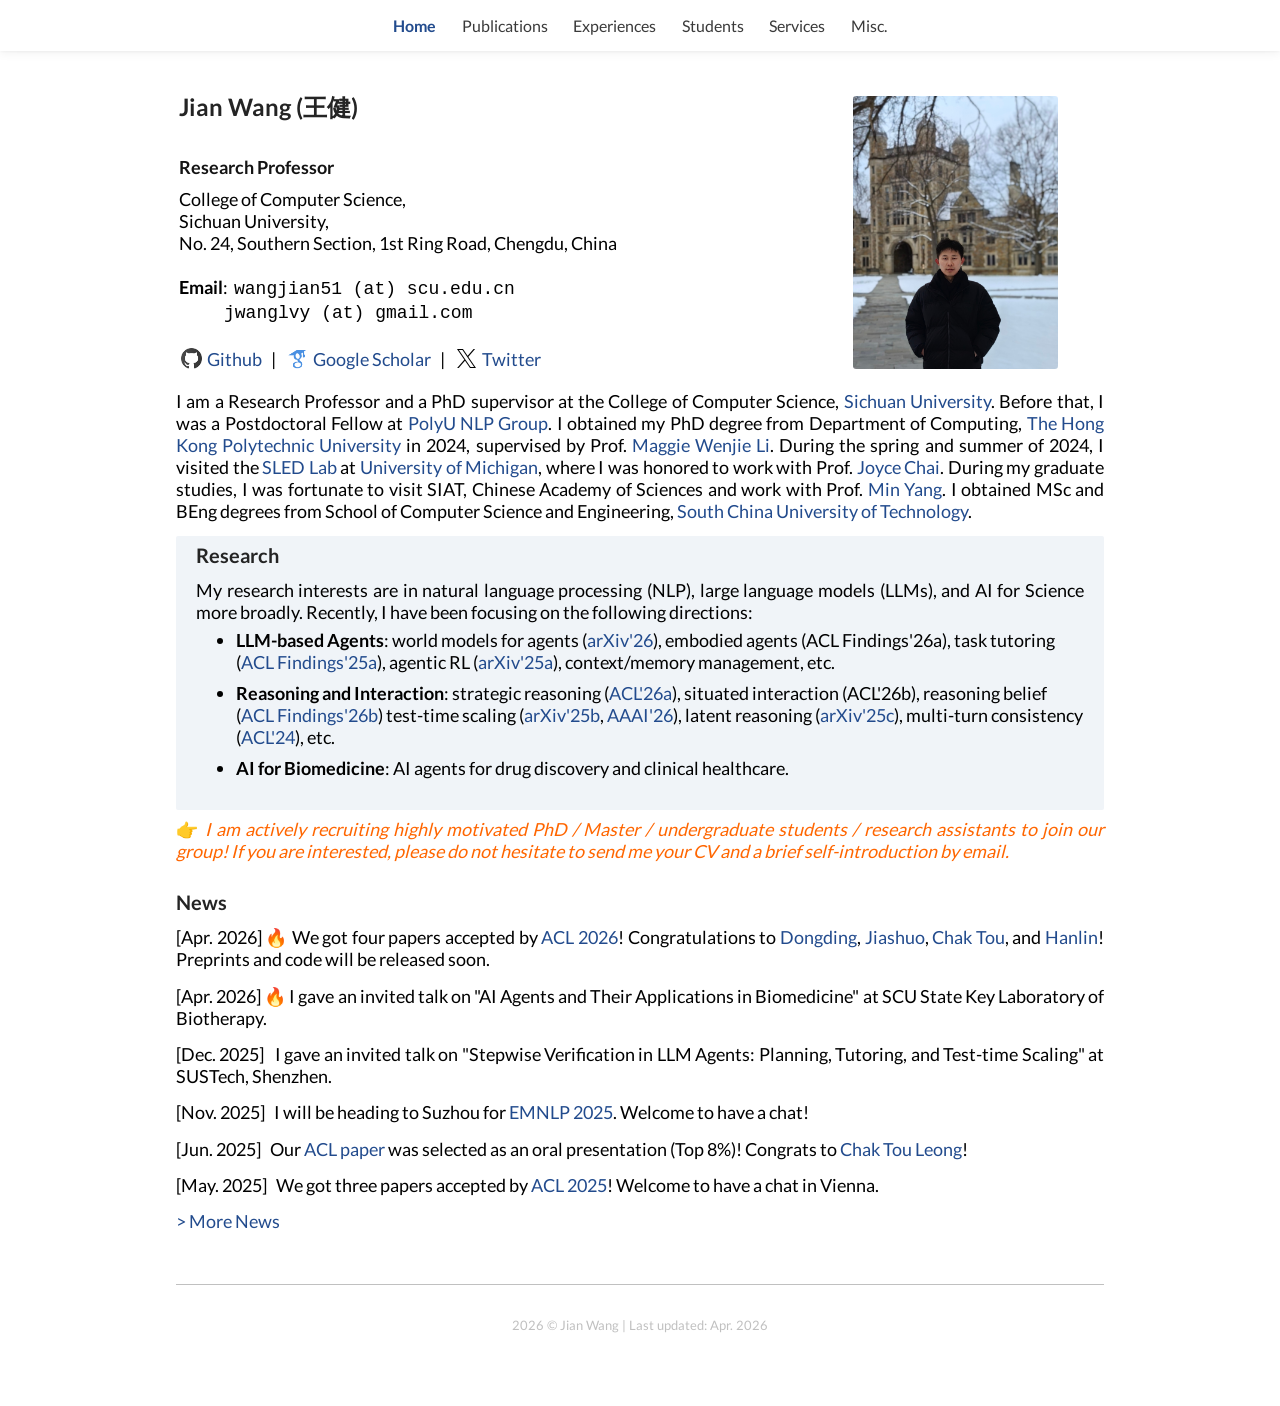
==== index.html @ 6b1ca22b "update" ====
<!DOCTYPE html PUBLIC "-//W3C//DTD XHTML 1.1//EN"
  "http://www.w3.org/TR/xhtml11/DTD/xhtml11.dtd">
<html xmlns="http://www.w3.org/1999/xhtml" xml:lang="en">
<head>
<link rel="shortcut icon" href="img/homepage.jpg">
<meta http-equiv="Content-Type" content="text/html;charset=utf-8" />
<meta name="keywords" content="Jian Wang, wang jian, iwangjian"> 
<meta name="description" content="Jian Wang's Homepage">
<link rel="stylesheet" href="jemdoc.css" type="text/css">
<title>Jian Wang's Homepage</title>

</head>
<body>
<nav id="top-nav" role="navigation" aria-label="Primary">
	<div class="top-nav-inner">
		<a href="#home" class="nav-current" aria-current="page">Home</a>
		<a href="publications.html">Publications</a>
		<a href="experiences.html">Experiences</a>
		<a href="students.html">Students</a>
		<a href="services.html">Services</a>
		<a href="misc.html">Misc.</a>
	</div>
</nav>
<div id="layout-content">
<table id="home">
	<tbody>
		<tr>
			<td width="670">
				<div id="toptitle">					
					<h1> Jian Wang (王健) </h1> 
				</div>

				<h3>Research Professor</h3>
				<p>
					College of Computer Science, <br>
					Sichuan University, <br>
					No. 24, Southern Section, 1st Ring Road, Chengdu, China <br>
					<br>
					<b>Email</b>: &nbsp<tt>wangjian51 (at) scu.edu.cn</tt> &nbsp<br>
					&nbsp &nbsp &nbsp &nbsp &nbsp &nbsp &nbsp &nbsp<tt>jwanglvy (at) gmail.com</tt> <br>
					<br>
					
					<a href="https://github.com/iwangjian"><img src="img/github-96.png" height="25px" style="margin-bottom:-5px"> Github</a> &nbsp | &nbsp
					<a href="https://scholar.google.com/citations?user=HUtas_0gHGIC&hl=en"><img src="img/google-scholar-96.png" height="25px" style="margin-bottom:-5px"> Google Scholar</a> &nbsp | &nbsp
					<a href="https://twitter.com/jwanglvy"><img src="img/twitter-100.png" height="25px" style="margin-bottom:-5px"> Twitter</a>
				
				</p>
			
			</td>
			<td>
				<img src="img/jwang.jpg" id="potrait" width="205"><br>
			</td>
		</tr><tr>
	</tr></tbody>
</table>


<p style="text-align:justify";>
	I am a Research Professor and a PhD supervisor at the College of Computer Science, <a href="https://www.scu.edu.cn/" target="_blank">Sichuan University</a>. Before that, I was a Postdoctoral Fellow at <a href="https://polyunlp.github.io/" target="_blank">PolyU NLP Group</a>. I obtained my PhD degree from Department of Computing, <a href="https://www.polyu.edu.hk/" target="_blank">The Hong Kong Polytechnic University</a> in 2024, 
	supervised by Prof. <a href="http://www4.comp.polyu.edu.hk/~cswjli/" target="_blank"> Maggie Wenjie Li</a>.
	During the spring and summer of 2024, I visited the <a href="https://sled.eecs.umich.edu/" target="_blank">SLED Lab</a> at <a href="https://umich.edu/" target="_blank">University of Michigan</a>,
	where I was honored to work with Prof. <a href="https://web.eecs.umich.edu/~chaijy/" target="_blank">Joyce Chai</a>.
	During my graduate studies, I was fortunate to visit SIAT, Chinese Academy of Sciences and work with Prof. <a href="https://minyang.me/" target="_blank">Min Yang</a>.
	I obtained MSc and BEng degrees from School of Computer Science and Engineering, 
	<a href="https://www.scut.edu.cn/new/" target="_blank">South China University of Technology</a>.
</p>


<section class="research-section" id="research">
<h2>Research</h2>
<p style="text-align:justify";>
	My research interests are in natural language processing (NLP), large language models (LLMs), and AI for Science more broadly. Recently, I have been focusing on the following directions:
	<ul>
		<li>
			<b>LLM-based Agents</b>: world models for agents (<a href="https://arxiv.org/abs/2601.08955" target="_blank">arXiv'26</a>), embodied agents (ACL Findings'26a), task tutoring (<a href="https://arxiv.org/abs/2502.13311" target="_blank">ACL Findings'25a</a>), agentic RL (<a href="https://arxiv.org/abs/2505.20732" target="_blank">arXiv'25a</a>), context/memory management, etc.
		</li>
		<li>
			<b>Reasoning and Interaction</b>: strategic reasoning (<a href="https://arxiv.org/abs/2604.13592" target="_blank">ACL'26a</a>), situated interaction (ACL'26b), reasoning belief (<a href="https://arxiv.org/abs/2601.13752" target="_blank">ACL Findings'26b</a>)
			test-time scaling (<a href="https://arxiv.org/abs/2505.20522" target="_blank">arXiv'25b</a>, <a href="https://arxiv.org/abs/2506.22376" target="_blank">AAAI'26</a>), latent reasoning (<a href="https://arxiv.org/abs/2505.16782" target="_blank">arXiv'25c</a>), multi-turn consistency (<a href="https://aclanthology.org/2024.acl-long.219/" target="_blank">ACL'24</a>), etc.
		</li>
		<li> 
			<b>AI for Biomedicine</b>: AI agents for drug discovery and clinical healthcare.
		</li>
	</ul>
</p>
</section>
<p style="text-align:justify; color: rgb(255, 102, 0);";>
	👉 <i> I am actively recruiting highly motivated PhD / Master / undergraduate students / research assistants to join our group! If you are interested, please do not hesitate to send me your CV and a brief self-introduction by email.</i>
</p>


<h2 id="news"> News </h2>
<div class="news-section">
	<p style="text-align:justify">
		[Apr. 2026] 🔥 We got four papers accepted by <a href="https://2026.aclweb.org/" target="_blank">ACL 2026</a>! Congratulations to <a href="https://lindongding.com/" target="_blank">Dongding</a>, <a href="https://wangjs9.github.io/" target="_blank">Jiashuo</a>, <a href="https://cooperleong00.github.io/" target="_blank">Chak Tou</a>, and <a href="https://wanghanlinhenry.github.io/" target="_blank">Hanlin</a>! Preprints and code will be released soon.
	</p>
	<p style="text-align:justify">
		[Apr. 2026] 🔥 I gave an invited talk on "AI Agents and Their Applications in Biomedicine" at SCU State Key Laboratory of Biotherapy.
	</p>
	<!-- <p style="text-align:justify">
		[Mar. 2026] 🔥 I have joined Sichuan University (SCU) as a Research Professor.
	</p> -->
	<p style="text-align:justify">
		[Dec. 2025] &nbsp I gave an invited talk on "Stepwise Verification in LLM Agents: Planning, Tutoring, and Test-time Scaling" at SUSTech, Shenzhen.
	</p>
	<p style="text-align:justify">
		[Nov. 2025] &nbsp I will be heading to Suzhou for <a href="https://2025.emnlp.org/" target="_blank">EMNLP 2025</a>. Welcome to have a chat!
	</p>
	<p style="text-align:justify">
		[Jun. 2025] &nbsp Our <a href="https://arxiv.org/abs/2502.13946" target="_blank">ACL paper</a> was selected as an oral presentation (Top 8%)! Congrats to <a href="https://cooperleong00.github.io/" target="_blank">Chak Tou Leong</a>!
	</p>
	<p style="text-align:justify">
		[May. 2025] &nbsp We got three papers accepted by <a href="https://2025.aclweb.org/" target="_blank">ACL 2025</a>! Welcome to have a chat in Vienna.
	</p>
	<div id="news-more" class="news-more is-collapsed" aria-hidden="true">
	<p style="text-align:justify">
		[Feb. 2025] &nbsp I was thrilled to be awarded the PolyU Postdoc Matching Fund!
	</p>

	<p style="text-align:justify";>
		[Nov. 2024] &nbsp I started to work as a Postdoc at <a href="https://polyunlp.github.io/" target="_blank">PolyU NLP Group</a>.
	</p>
	<p style="text-align:justify";>
		[Sep. 2024] &nbsp I defended my PhD thesis. Huge thanks to my supervisor and committee members!
	</p>
	<p style="text-align:justify";>
		[May 2024] &nbsp I got one paper accepted by <a href="https://2024.aclweb.org/" target="_blank">ACL 2024</a>! Welcome to have a chat in Bangkok.
	</p>
	<p style="text-align:justify";>
		[Dec. 2023] &nbsp I will be visiting the <a href="https://sled.eecs.umich.edu/" target="_blank">SLED Lab</a> at <a href="https://umich.edu/" target="_blank">University of Michigan</a>, starting from Feb. 2024. This is so exciting!
	</p>
	<p style="text-align:justify";>
		[Oct. 2023] &nbsp I got two papers accepted by <a href="https://2023.emnlp.org/" target="_blank">EMNLP 2023</a>! I will be heading to Singpore in December.
	</p>
	<p style="text-align:justify";>
		[Jul. 2023] &nbsp I will be heading to Toronto for <a href="https://2023.aclweb.org/" target="_blank">ACL 2023</a>. This is the first time to attend an in-person academic conference during my PhD journey, and the first time to visit abroad during my life!
	</p>
	<p style="text-align:justify";>
		[Apr. 2023] &nbsp I passed the confirmation of registration at PolyU. Officially became a PhD candidate!
	</p>
	</div>
	<p class="news-toggle-wrap">
		<button type="button" class="news-toggle" id="news-toggle-btn" aria-expanded="false" aria-controls="news-more">> More News</button>
	</p>
</div>


<div id="footer">
	<div id="footer-text"></div>
        <p><center>
      	<div id="clustrmaps-widget" style="width:40%">
			<script type='text/javascript' id='clustrmaps' src='//cdn.clustrmaps.com/map_v2.js?cl=080808&w=a&t=m&d=wqRaVUI2MAtD2jUaE9nacGIJuhOtnMyYPFP9kaKVCrs&co=ffffff&cmo=3acc3a&cmn=ff5353&ct=808080'></script>
        </div>
	<p>
		<center>
        <br> 2026 &copy; Jian Wang | Last updated: Apr. 2026
		</center>
	</p>		
</div>
</div>

<script>
(function () {
	var more = document.getElementById('news-more');
	var btn = document.getElementById('news-toggle-btn');
	if (!more || !btn) return;
	btn.addEventListener('click', function () {
		more.classList.toggle('is-collapsed');
		var collapsed = more.classList.contains('is-collapsed');
		btn.setAttribute('aria-expanded', collapsed ? 'false' : 'true');
		more.setAttribute('aria-hidden', collapsed ? 'true' : 'false');
		btn.textContent = collapsed ? '> More News' : '< Latest News';
	});
})();
</script>

</body>
</html>
---- jemdoc.css ----
/* Default css file for jemdoc. */

/* latin-ext */
@font-face {
	font-family: 'Lato';
	font-style: normal;
	font-weight: 100;
	src: url(fonts/lato/S6u8w4BMUTPHh30AUi-qNiXg7eU0.woff2) format('woff2');
	unicode-range: U+0100-024F, U+0259, U+1E00-1EFF, U+2020, U+20A0-20AB, U+20AD-20CF, U+2113, U+2C60-2C7F, U+A720-A7FF;
}
/* latin */
@font-face {
	font-family: 'Lato';
	font-style: normal;
	font-weight: 100;
	src: url(fonts/lato/S6u8w4BMUTPHh30AXC-qNiXg7Q.woff2) format('woff2');
	unicode-range: U+0000-00FF, U+0131, U+0152-0153, U+02BB-02BC, U+02C6, U+02DA, U+02DC, U+2000-206F, U+2074, U+20AC, U+2122, U+2191, U+2193, U+2212, U+2215, U+FEFF, U+FFFD;
}
/* latin-ext */
@font-face {
	font-family: 'Lato';
	font-style: normal;
	font-weight: 300;
	src: url(fonts/lato/S6u9w4BMUTPHh7USSwaPGQ3q5d0N7w.woff2) format('woff2');
	unicode-range: U+0100-024F, U+0259, U+1E00-1EFF, U+2020, U+20A0-20AB, U+20AD-20CF, U+2113, U+2C60-2C7F, U+A720-A7FF;
}
/* latin */
@font-face {
	font-family: 'Lato';
	font-style: normal;
	font-weight: 300;
	src: url(fonts/lato/S6u9w4BMUTPHh7USSwiPGQ3q5d0.woff2) format('woff2');
	unicode-range: U+0000-00FF, U+0131, U+0152-0153, U+02BB-02BC, U+02C6, U+02DA, U+02DC, U+2000-206F, U+2074, U+20AC, U+2122, U+2191, U+2193, U+2212, U+2215, U+FEFF, U+FFFD;
}
/* latin-ext */
@font-face {
	font-family: 'Lato';
	font-style: normal;
	font-weight: 400;
	src: url(fonts/lato/S6uyw4BMUTPHjxAwXiWtFCfQ7A.woff2) format('woff2');
	unicode-range: U+0100-024F, U+0259, U+1E00-1EFF, U+2020, U+20A0-20AB, U+20AD-20CF, U+2113, U+2C60-2C7F, U+A720-A7FF;
}
/* latin */
@font-face {
	font-family: 'Lato';
	font-style: normal;
	font-weight: 400;
	src: url(fonts/lato/S6uyw4BMUTPHjx4wXiWtFCc.woff2) format('woff2');
	unicode-range: U+0000-00FF, U+0131, U+0152-0153, U+02BB-02BC, U+02C6, U+02DA, U+02DC, U+2000-206F, U+2074, U+20AC, U+2122, U+2191, U+2193, U+2212, U+2215, U+FEFF, U+FFFD;
}
/* latin-ext */
@font-face {
	font-family: 'Lato';
	font-style: normal;
	font-weight: 700;
	src: url(fonts/lato/S6u9w4BMUTPHh6UVSwaPGQ3q5d0N7w.woff2) format('woff2');
	unicode-range: U+0100-024F, U+0259, U+1E00-1EFF, U+2020, U+20A0-20AB, U+20AD-20CF, U+2113, U+2C60-2C7F, U+A720-A7FF;
}
/* latin */
@font-face {
	font-family: 'Lato';
	font-style: normal;
	font-weight: 700;
	src: url(fonts/lato/S6u9w4BMUTPHh6UVSwiPGQ3q5d0.woff2) format('woff2');
	unicode-range: U+0000-00FF, U+0131, U+0152-0153, U+02BB-02BC, U+02C6, U+02DA, U+02DC, U+2000-206F, U+2074, U+20AC, U+2122, U+2191, U+2193, U+2212, U+2215, U+FEFF, U+FFFD;
  }
  /* latin-ext */
  @font-face {
	font-family: 'Lato';
	font-style: normal;
	font-weight: 900;
	src: url(fonts/lato/S6u9w4BMUTPHh50XSwaPGQ3q5d0N7w.woff2) format('woff2');
	unicode-range: U+0100-024F, U+0259, U+1E00-1EFF, U+2020, U+20A0-20AB, U+20AD-20CF, U+2113, U+2C60-2C7F, U+A720-A7FF;
}
/* latin */
@font-face {
	font-family: 'Lato';
	font-style: normal;
	font-weight: 900;
	src: url(fonts/lato/S6u9w4BMUTPHh50XSwiPGQ3q5d0.woff2) format('woff2');
	unicode-range: U+0000-00FF, U+0131, U+0152-0153, U+02BB-02BC, U+02C6, U+02DA, U+02DC, U+2000-206F, U+2074, U+20AC, U+2122, U+2191, U+2193, U+2212, U+2215, U+FEFF, U+FFFD;
}
  
table#tlayout {
    border: none;
    border-collapse: separate;
    background: white;
}
/*
body {
	background: white;
	padding-bottom: 8px;
	margin: 0;
}
html {
  background-color: #eeeeee;
}
*/
html {
  scroll-padding-top: 3.5rem;
}

/* Fixed top navigation (matches main column width) */
#top-nav {
  position: fixed;
  top: 0;
  left: 0;
  right: 0;
  z-index: 1000;
  background: #ffffff;
  border-bottom: none;
  box-shadow: 0 2px 10px rgba(0, 0, 0, 0.06), 0 1px 3px rgba(0, 0, 0, 0.04);
  font-family: 'Lato', Calibri, sans-serif;
  font-size: 16px;
  font-weight: 400;
}

#top-nav .top-nav-inner {
  box-sizing: border-box;
  max-width: 960px;
  margin: 0 auto;
  padding: 1rem 50px;
  display: flex;
  flex-wrap: wrap;
  justify-content: center;
  align-items: center;
  column-gap: 1.6rem;
  row-gap: 0.45rem;
}

#top-nav a:link,
#top-nav a:visited {
  color: #3a3a3a;
  text-decoration: none;
  white-space: nowrap;
}

#top-nav a:hover {
  color: #141414;
  border-bottom: 1px gray dotted;
}

#top-nav a.nav-current:link,
#top-nav a.nav-current:visited {
  color: #224b8d;
  font-weight: 700;
}

#top-nav a.nav-current:hover {
  color: #1a3d75;
  border-bottom: none;
}

body { 
  font-family: 'Lato', Calibri, sans-serif;
  color: #000;
  background-color: #ffffff; 
  text-align:left; /* for IE */
  margin-top: 0;
  margin-bottom: 30px;
  margin-left: auto;
  margin-right: auto;
  padding-left:  50px;
  padding-right: 50px;
  padding-top: 5rem;
  padding-bottom: 30px;
  max-width: 960px;
}

/* Short pages: keep footer (gray rule + copyright) at bottom of viewport */
body.sticky-footer-page {
  display: flex;
  flex-direction: column;
  min-height: 100vh;
  box-sizing: border-box;
}

body.sticky-footer-page #layout-content {
  flex: 1 1 auto;
  display: flex;
  flex-direction: column;
  width: 100%;
  min-height: 0;
}

body.sticky-footer-page #layout-content div#footer {
  margin-top: auto;
}

#layout-menu {
	background: #f6f6f6;
	border: 1px solid #dddddd;
	padding-top: 0.5em;
	padding-left: 8px;
	padding-right: 8px;
	font-size: 1.0em;
	width: auto;
	white-space: nowrap;
    text-align: left;
    vertical-align: top;
}

#layout-menu td {
	background: #f4f4f4;
    vertical-align: top;
}

#layout-content {
	padding-top: 0.0em;
	padding-left: 1.0em;
	padding-right: 1.0em;
    border: none;
    background: white;
    text-align: left;
    vertical-align: top;
}

#layout-menu a {
	line-height: 1.5em;
	margin-left: 0.5em;
}

pre, tt {
	font-size: 18px;
}

a, a > tt {
	color: #224b8d;
	text-decoration: none;
}

a:hover {
	border-bottom: 1px gray dotted;
}

#layout-menu a.current:link, #layout-menu a.current:visited {
	color: #022b6d;
	border-bottom: 1px gray solid;
}
#layout-menu a:link, #layout-menu a:visited, #layout-menu a:hover {
	color: #527bbd;
	text-decoration: none;
}
#layout-menu a:hover {
	text-decoration: none;
}

div.menu-category {
	border-bottom: 1px solid gray;
	margin-top: 0.8em;
	padding-top: 0.2em;
	padding-bottom: 0.1em;
	font-weight: bold;
}

div.menu-item {
	padding-left: 16px;
	text-indent: -16px;
}

div#toptitle {
	padding-bottom: 0.2em;
	margin-bottom: 1.5em;
	/*border-bottom: 3px double gray;*/
}

/* Reduce space if we begin the page with a title. */
div#toptitle + h2, div#toptitle + h3 {
	margin-top: 0em;
}

div#subtitle {
	margin-top: 0.0em;
	margin-bottom: 0.0em;
	padding-top: 0em;
	padding-bottom: 0.1em;
}

em {
	font-style: italic;
}

strong {
	font-weight: bold;
}

h1, h2, h3 {
	font-weight: 700;
	margin-top: 0.7em;
	margin-bottom: 0.5em;
	padding-bottom: 0.2em;
	line-height: 1.0;
	padding-top: 0.5em;
	border-bottom: none;
}

h1 {
	font-size: 24px;
	padding-bottom: 0.3em;
	color: #242424;
}

h2 {
	font-size: 20px;
	padding-top: 0.8em;
	color:#242424;
}

h3 {
	font-size: 18px;
	border-bottom: none;
	color: #141414;
}

h2 + h3 {
    padding-top: 0.2em;
}

h4 {
	font-family: 'Lato';
	font-style: normal;
	font-size: 18px;
	font-weight: 400;
	margin-top: 0.0em;
	margin-bottom: 0.8em;
	padding: 0;
	line-height: 22px;
}

p {
	font-family: 'Lato';
	font-style: normal;
	font-size: 18px;
	font-weight: 400;
	margin-top: 0.0em;
	margin-bottom: 0.8em;
	padding: 0;
	line-height: 22px;
}

pre {
	padding: 0;
	margin: 0;
}

div#footer {
	font-size: small;
	border-top: 1px solid #c0c0c0;
	padding-top: 0.1em;
	margin-top: 4.0em;
	color: #c0c0c0;
}

div#footer a {
	color: #80a0b0;
}

div#footer-text {
	float: left;
	padding-bottom: 8px;
}

ul, ol, dl {
	margin-top: 0.2em;
	padding-top: 0;
	margin-bottom: 0.8em;
}

dt {
	margin-top: 0.5em;
	margin-bottom: 0;
}

dl {
	margin-left: 20px;
}

dd {
	color: #222222;
}

dd > *:first-child {
	margin-top: 0;
}

ul {
	list-style-position: outside;
	list-style-type: disc;
}

p + ul, p + ol {
	margin-top: -0.5em;
}

li {
	font-size: 18px;
	margin-top:0.5em;
}

ol {
	list-style-position: outside;
	list-style-type: decimal;
}

li p, dd p {
	margin-bottom: 0.3em;
}


ol ol {
	list-style-type: lower-alpha;
}

ol ol ol {
	list-style-type: lower-roman;
}

p + div.codeblock {
	margin-top: -0.6em;
}

div.codeblock, div.infoblock {
	margin-right: 0%;
	margin-top: 1.2em;
	margin-bottom: 1.3em;
}

div.blocktitle {
	font-weight: bold;
	color: #cd7b62;
	margin-top: 1.2em;
	margin-bottom: 0.1em;
}

div.blockcontent {
	border: 1px solid silver;
	padding: 0.3em 0.5em;
}

div.infoblock > div.blockcontent {
	background: #ffffee;
}

div.blockcontent p + ul, div.blockcontent p + ol {
	margin-top: 0.4em;
}

div.infoblock p {
	margin-bottom: 0em;
}

div.infoblock li p, div.infoblock dd p {
	margin-bottom: 0.5em;
}

div.infoblock p + p {
	margin-top: 0.8em;
}

div.codeblock > div.blockcontent {
	background: #f6f6f6;
}

span.pycommand {
	color: #000070;
}

span.statement {
	color: #008800;
}
span.builtin {
	color: #000088;
}
span.special {
	color: #990000;
}
span.operator {
	color: #880000;
}
span.error {
	color: #aa0000;
}
span.comment, span.comment > *, span.string, span.string > * {
	color: #606060;
}

@media print {
	#layout-menu { display: none; }
}

#fwtitle {
	margin: 2px;
}

#fwtitle #toptitle {
	padding-left: 0.5em;
	margin-bottom: 0.5em;
}

#layout-content h1:first-child, #layout-content h2:first-child, #layout-content h3:first-child {
	margin-top: -0.7em;
}

div#toptitle h1, #layout-content div#toptitle h1 {
	margin-bottom: 0.0em;
	padding-bottom: 0.1em;
	padding-top: 0;
	margin-top: 0.5em;
	border-bottom: none;
}

img.eq {
	padding: 0;
	padding-left: 0.1em;
	padding-right: 0.1em;
	margin: 0;
}

img.eqwl {
	padding-left: 2em;
	padding-top: 0.6em;
	padding-bottom: 0.2em;
	margin: 0;
}

table + table {
    margin-top: 1em;
}

tr.heading {
    font-weight: bold;
    border-bottom: 2px solid black;
}

img {
    border-radius: 0.1em;
}
#potrait{
	border-radius: 0.2em;
}
table.imgtable, table.imgtable td {
    border: none;
    text-align: left;
}

/* Research experiences: text left, institution logo right */
ul.experience-list {
	list-style: none;
	padding-left: 0;
	margin: 0.5em 0 0 0;
}

li.experience-item {
	display: flex;
	flex-direction: row;
	justify-content: space-between;
	align-items: flex-start;
	gap: 1.25rem;
	margin-bottom: 1.75rem;
	line-height: 1.45;
}

li.experience-item:last-child {
	margin-bottom: 0;
}

.experience-text {
	flex: 1;
	min-width: 0;
	font-size: 18px;
}

.experience-logo {
	flex-shrink: 0;
	width: 150px;
	text-align: right;
	padding-top: 0.1em;
}

.experience-logo img {
	display: inline-block;
	max-width: 140px;
	max-height: 70px;
	width: auto;
	height: auto;
	object-fit: contain;
	vertical-align: top;
}

/* Publication thumbnail styles */
.publication-list {
    padding-left: 0 !important;
    margin-left: 0 !important;
    list-style: none;
}

.publication-item {
    display: flex;
    align-items: flex-start;
    gap: 18px;
    margin-bottom: 20px;
    margin-top: 10px;
    margin-left: 0;
    padding-left: 0;
    list-style: none;
}

.publication-item::before {
    content: none;
}

.publication-thumbnail {
    flex-shrink: 0;
    width: 160px;
    height: auto;
    max-height: 110px;
    border-radius: 4px;
    box-shadow: 0 2px 4px rgba(0,0,0,0.1);
    transition: transform 0.2s ease;
    margin-top: 0;
    padding-top: 0;
    object-fit: contain;
    align-self: flex-start;
    vertical-align: top;
    cursor: pointer;
}

.publication-thumbnail:hover {
    transform: scale(1.02);
    box-shadow: 0 4px 8px rgba(0,0,0,0.15);
}

.publication-content {
    flex: 1;
    min-width: 0;
    padding-top: 0;
    margin-top: 0;
}

.publication-content > p {
    margin-top: 0;
    margin-bottom: 10px;
    padding-top: 0;
}

.publication-content h3 {
    margin-top: 0 !important;
    margin-bottom: 0.5em;
    padding-top: 0 !important;
    padding-bottom: 0.2em;
    line-height: 1.2;
    border-bottom: none;
    font-size: 18px;
}

/* Home: Research block highlight */
.research-section {
	background-color: #f0f4f8;
	padding: 1rem 1.25rem 1.1rem;
	margin-bottom: 0.5em;
	border-radius: 2px;
}

.research-section h2 {
	margin-top: 0.35em;
	padding-top: 0.35em;
}

.research-section p:last-child {
	margin-bottom: 0.3em;
}

/* News: expandable older items */
.news-section .news-more.is-collapsed {
	display: none;
}

.news-section .news-toggle-wrap {
	margin-top: 0.15em;
	margin-bottom: 0.8em;
}

.news-section .news-toggle {
	font-family: 'Lato', Calibri, sans-serif;
	font-size: 18px;
	font-weight: 400;
	line-height: 22px;
	color: #224b8d;
	background: none;
	border: none;
	padding: 0;
	cursor: pointer;
	text-decoration: none;
}

.news-section .news-toggle:hover {
	border-bottom: 1px gray dotted;
}

/* Lightbox modal styles */
.lightbox {
    display: none;
    position: fixed;
    z-index: 9999;
    left: 0;
    top: 0;
    width: 100%;
    height: 100%;
    background-color: rgba(0, 0, 0, 0.9);
    animation: fadeIn 0.3s ease;
}

.lightbox.active {
    display: flex;
    align-items: center;
    justify-content: center;
}

.lightbox-content {
    max-width: 90%;
    max-height: 90%;
    margin: auto;
    animation: zoomIn 0.3s ease;
}

.lightbox-content img {
    width: 100%;
    height: auto;
    max-height: 90vh;
    object-fit: contain;
    border-radius: 4px;
    box-shadow: 0 4px 20px rgba(0, 0, 0, 0.5);
}

.lightbox-close {
    position: absolute;
    top: 20px;
    right: 35px;
    color: #f1f1f1;
    font-size: 40px;
    font-weight: bold;
    cursor: pointer;
    transition: color 0.3s ease;
}

.lightbox-close:hover {
    color: #fff;
}

@keyframes fadeIn {
    from { opacity: 0; }
    to { opacity: 1; }
}

@keyframes zoomIn {
    from { transform: scale(0.8); opacity: 0; }
    to { transform: scale(1); opacity: 1; }
}
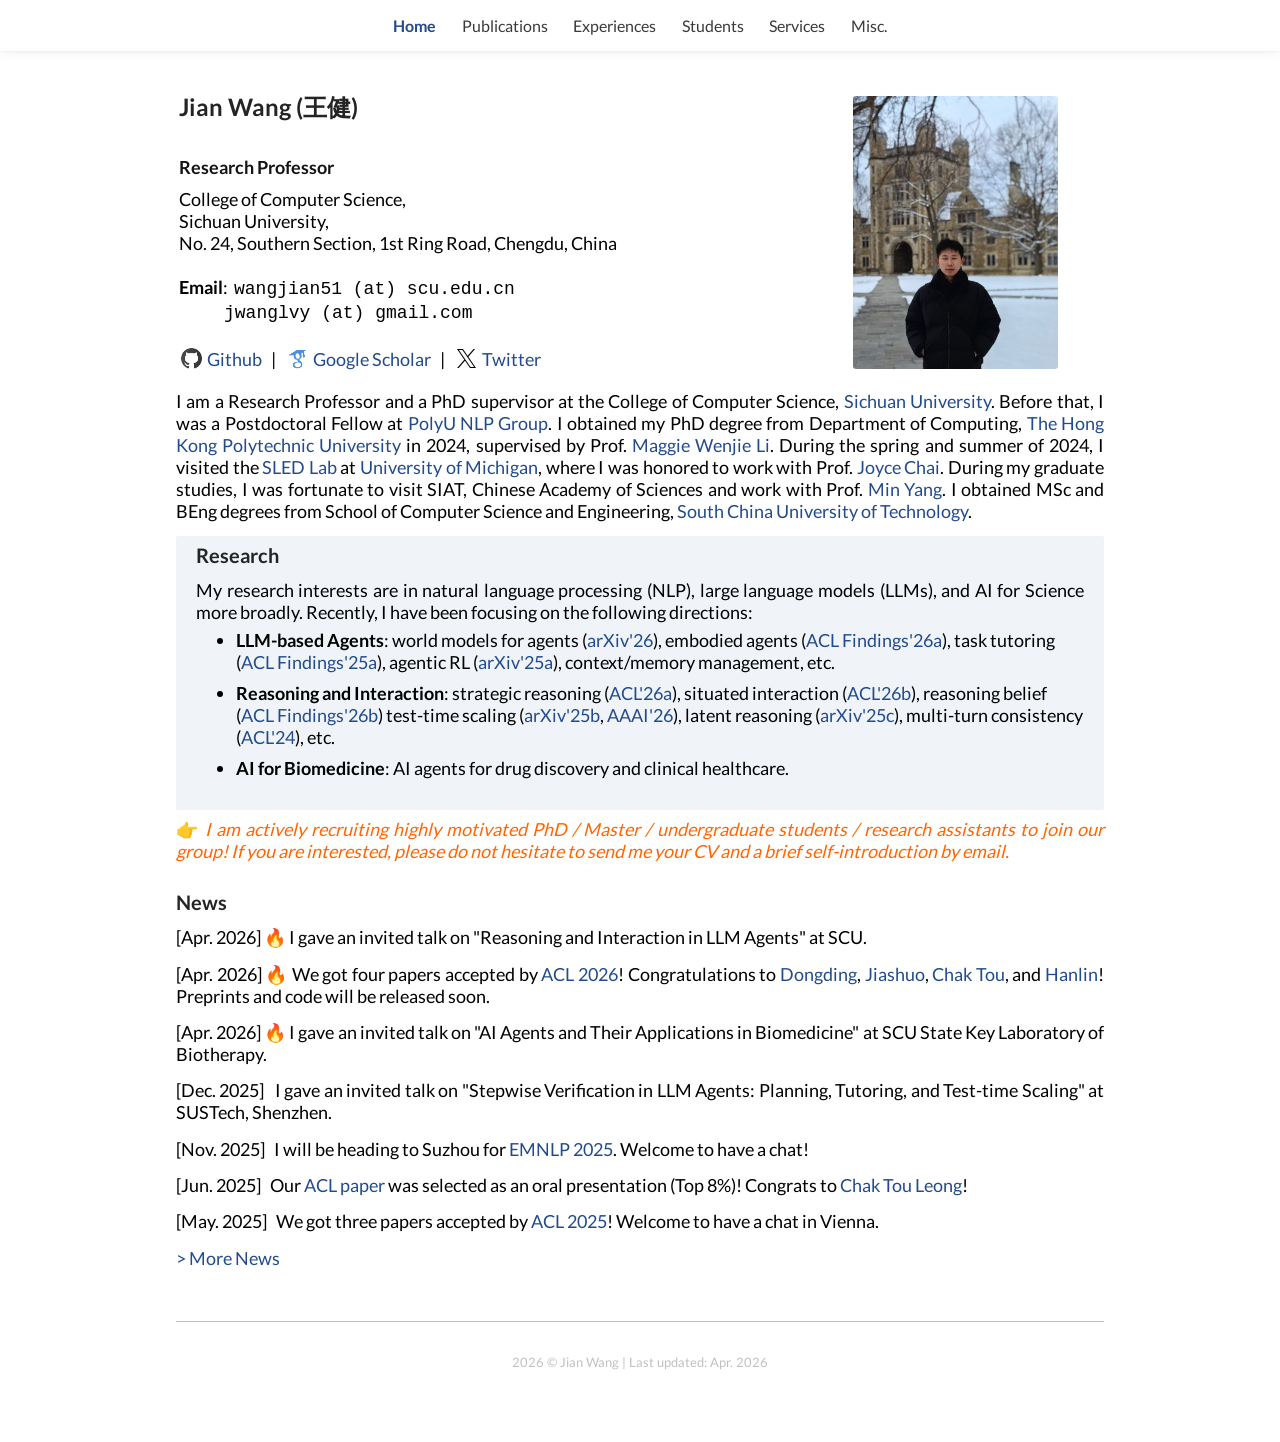
==== commit 820f55ac: "update" ====
--- a/index.html
+++ b/index.html
@@ -72,10 +72,10 @@
 	My research interests are in natural language processing (NLP), large language models (LLMs), and AI for Science more broadly. Recently, I have been focusing on the following directions:
 	<ul>
 		<li>
-			<b>LLM-based Agents</b>: world models for agents (<a href="https://arxiv.org/abs/2601.08955" target="_blank">arXiv'26</a>), embodied agents (ACL Findings'26a), task tutoring (<a href="https://arxiv.org/abs/2502.13311" target="_blank">ACL Findings'25a</a>), agentic RL (<a href="https://arxiv.org/abs/2505.20732" target="_blank">arXiv'25a</a>), context/memory management, etc.
+			<b>LLM-based Agents</b>: world models for agents (<a href="https://arxiv.org/abs/2601.08955" target="_blank">arXiv'26</a>), embodied agents (<a href="https://arxiv.org/abs/2604.17252" target="_blank">ACL Findings'26a</a>), task tutoring (<a href="https://arxiv.org/abs/2502.13311" target="_blank">ACL Findings'25a</a>), agentic RL (<a href="https://arxiv.org/abs/2505.20732" target="_blank">arXiv'25a</a>), context/memory management, etc.
 		</li>
 		<li>
-			<b>Reasoning and Interaction</b>: strategic reasoning (<a href="https://arxiv.org/abs/2604.13592" target="_blank">ACL'26a</a>), situated interaction (ACL'26b), reasoning belief (<a href="https://arxiv.org/abs/2601.13752" target="_blank">ACL Findings'26b</a>)
+			<b>Reasoning and Interaction</b>: strategic reasoning (<a href="https://arxiv.org/abs/2604.13592" target="_blank">ACL'26a</a>), situated interaction (<a href="https://arxiv.org/abs/2604.20749" target="_blank">ACL'26b</a>), reasoning belief (<a href="https://arxiv.org/abs/2601.13752" target="_blank">ACL Findings'26b</a>)
 			test-time scaling (<a href="https://arxiv.org/abs/2505.20522" target="_blank">arXiv'25b</a>, <a href="https://arxiv.org/abs/2506.22376" target="_blank">AAAI'26</a>), latent reasoning (<a href="https://arxiv.org/abs/2505.16782" target="_blank">arXiv'25c</a>), multi-turn consistency (<a href="https://aclanthology.org/2024.acl-long.219/" target="_blank">ACL'24</a>), etc.
 		</li>
 		<li> 
@@ -91,6 +91,9 @@
 
 <h2 id="news"> News </h2>
 <div class="news-section">
+	<p style="text-align:justify">
+		[Apr. 2026] 🔥 I gave an invited talk on "Reasoning and Interaction in LLM Agents" at SCU.
+	</p>
 	<p style="text-align:justify">
 		[Apr. 2026] 🔥 We got four papers accepted by <a href="https://2026.aclweb.org/" target="_blank">ACL 2026</a>! Congratulations to <a href="https://lindongding.com/" target="_blank">Dongding</a>, <a href="https://wangjs9.github.io/" target="_blank">Jiashuo</a>, <a href="https://cooperleong00.github.io/" target="_blank">Chak Tou</a>, and <a href="https://wanghanlinhenry.github.io/" target="_blank">Hanlin</a>! Preprints and code will be released soon.
 	</p>
--- a/jemdoc.css
+++ b/jemdoc.css
@@ -113,6 +113,15 @@
   font-family: 'Lato', Calibri, sans-serif;
   font-size: 16px;
   font-weight: 400;
+}
+
+/* Students page: slightly wider column so long student lines stay on one row (desktop) */
+body.page-students {
+  max-width: 1040px;
+}
+
+body.page-students #top-nav .top-nav-inner {
+  max-width: 1040px;
 }
 
 #top-nav .top-nav-inner {
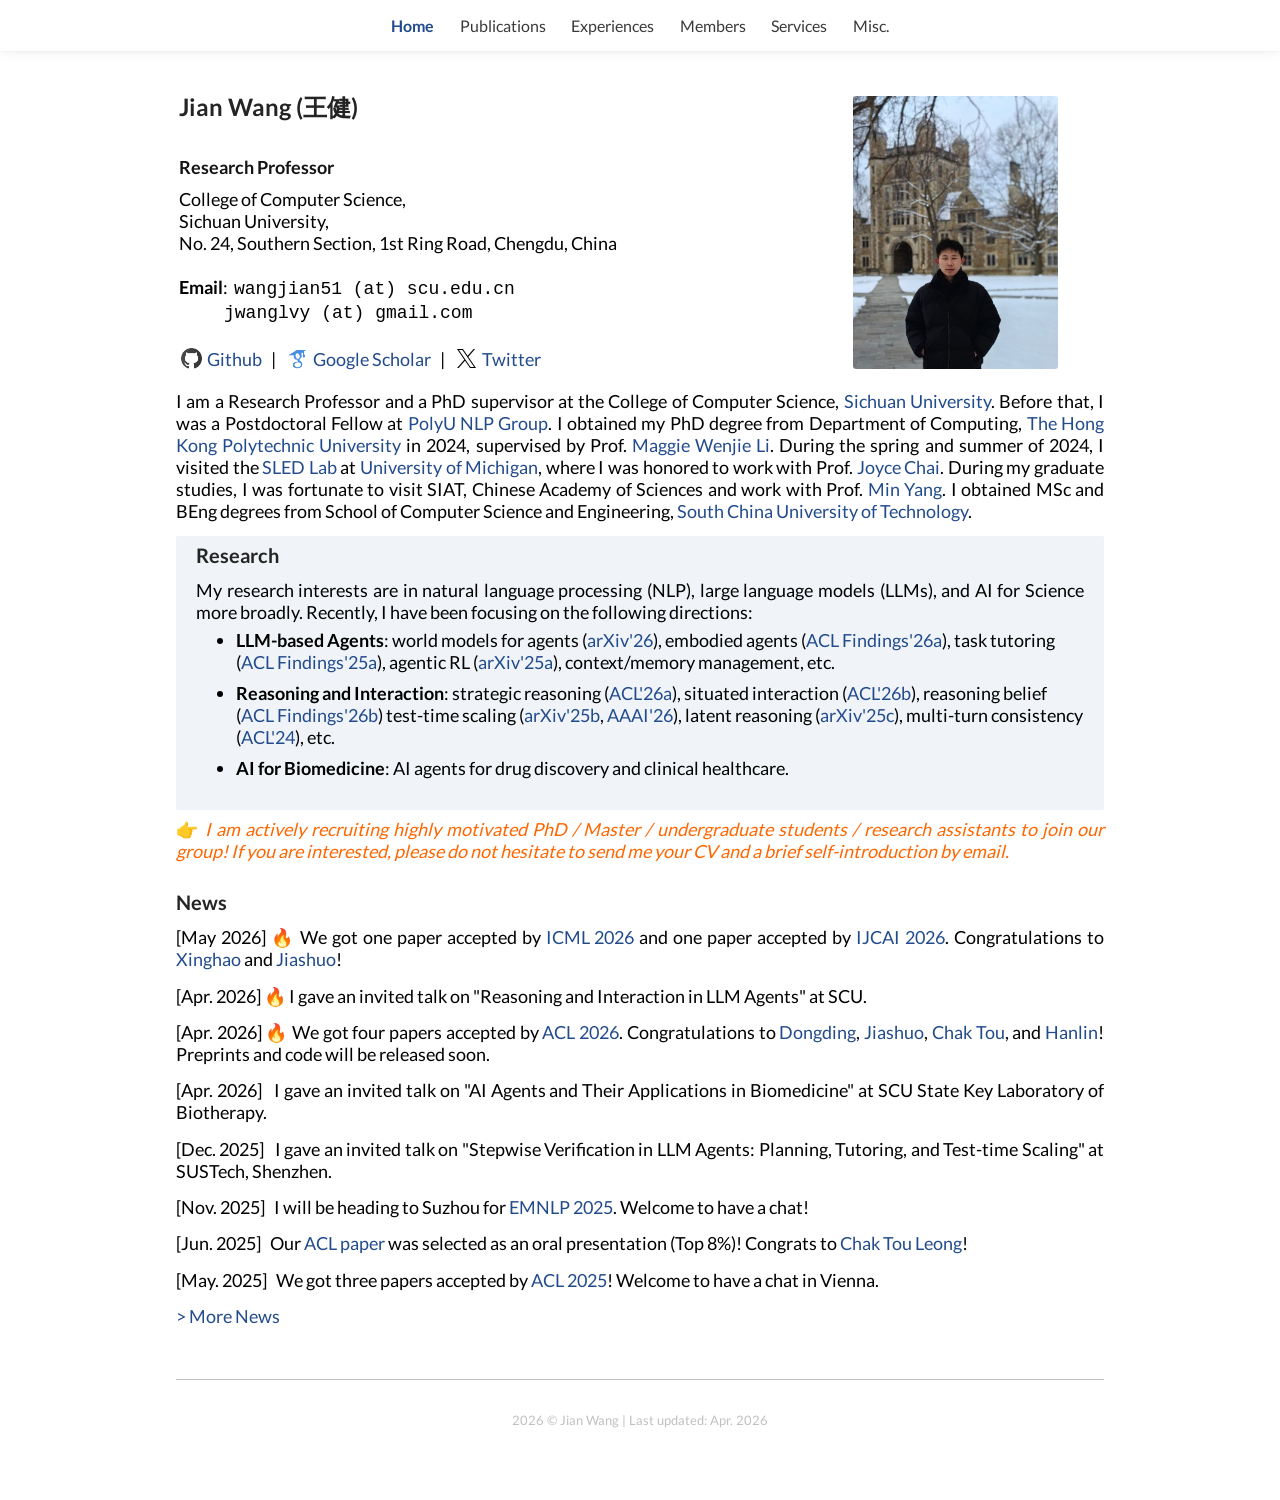
==== commit f9047e66: "update" ====
--- a/index.html
+++ b/index.html
@@ -16,7 +16,7 @@
 		<a href="#home" class="nav-current" aria-current="page">Home</a>
 		<a href="publications.html">Publications</a>
 		<a href="experiences.html">Experiences</a>
-		<a href="students.html">Students</a>
+		<a href="members.html">Members</a>
 		<a href="services.html">Services</a>
 		<a href="misc.html">Misc.</a>
 	</div>
@@ -92,17 +92,17 @@
 <h2 id="news"> News </h2>
 <div class="news-section">
 	<p style="text-align:justify">
+		[May 2026] 🔥 We got one paper accepted by <a href="https://icml.cc/Conferences/2026" target="_blank">ICML 2026</a> and one paper accepted by <a href="https://2026.ijcai.org/" target="_blank">IJCAI 2026</a>. Congratulations to <a href="https://skycxh.github.io/" target="_blank">Xinghao</a> and <a href="https://wangjs9.github.io/" target="_blank">Jiashuo</a>!
+	</p>
+	<p style="text-align:justify">
 		[Apr. 2026] 🔥 I gave an invited talk on "Reasoning and Interaction in LLM Agents" at SCU.
 	</p>
 	<p style="text-align:justify">
-		[Apr. 2026] 🔥 We got four papers accepted by <a href="https://2026.aclweb.org/" target="_blank">ACL 2026</a>! Congratulations to <a href="https://lindongding.com/" target="_blank">Dongding</a>, <a href="https://wangjs9.github.io/" target="_blank">Jiashuo</a>, <a href="https://cooperleong00.github.io/" target="_blank">Chak Tou</a>, and <a href="https://wanghanlinhenry.github.io/" target="_blank">Hanlin</a>! Preprints and code will be released soon.
+		[Apr. 2026] 🔥 We got four papers accepted by <a href="https://2026.aclweb.org/" target="_blank">ACL 2026</a>. Congratulations to <a href="https://lindongding.com/" target="_blank">Dongding</a>, <a href="https://wangjs9.github.io/" target="_blank">Jiashuo</a>, <a href="https://cooperleong00.github.io/" target="_blank">Chak Tou</a>, and <a href="https://wanghanlinhenry.github.io/" target="_blank">Hanlin</a>! Preprints and code will be released soon.
 	</p>
 	<p style="text-align:justify">
-		[Apr. 2026] 🔥 I gave an invited talk on "AI Agents and Their Applications in Biomedicine" at SCU State Key Laboratory of Biotherapy.
+		[Apr. 2026] &nbsp I gave an invited talk on "AI Agents and Their Applications in Biomedicine" at SCU State Key Laboratory of Biotherapy.
 	</p>
-	<!-- <p style="text-align:justify">
-		[Mar. 2026] 🔥 I have joined Sichuan University (SCU) as a Research Professor.
-	</p> -->
 	<p style="text-align:justify">
 		[Dec. 2025] &nbsp I gave an invited talk on "Stepwise Verification in LLM Agents: Planning, Tutoring, and Test-time Scaling" at SUSTech, Shenzhen.
 	</p>
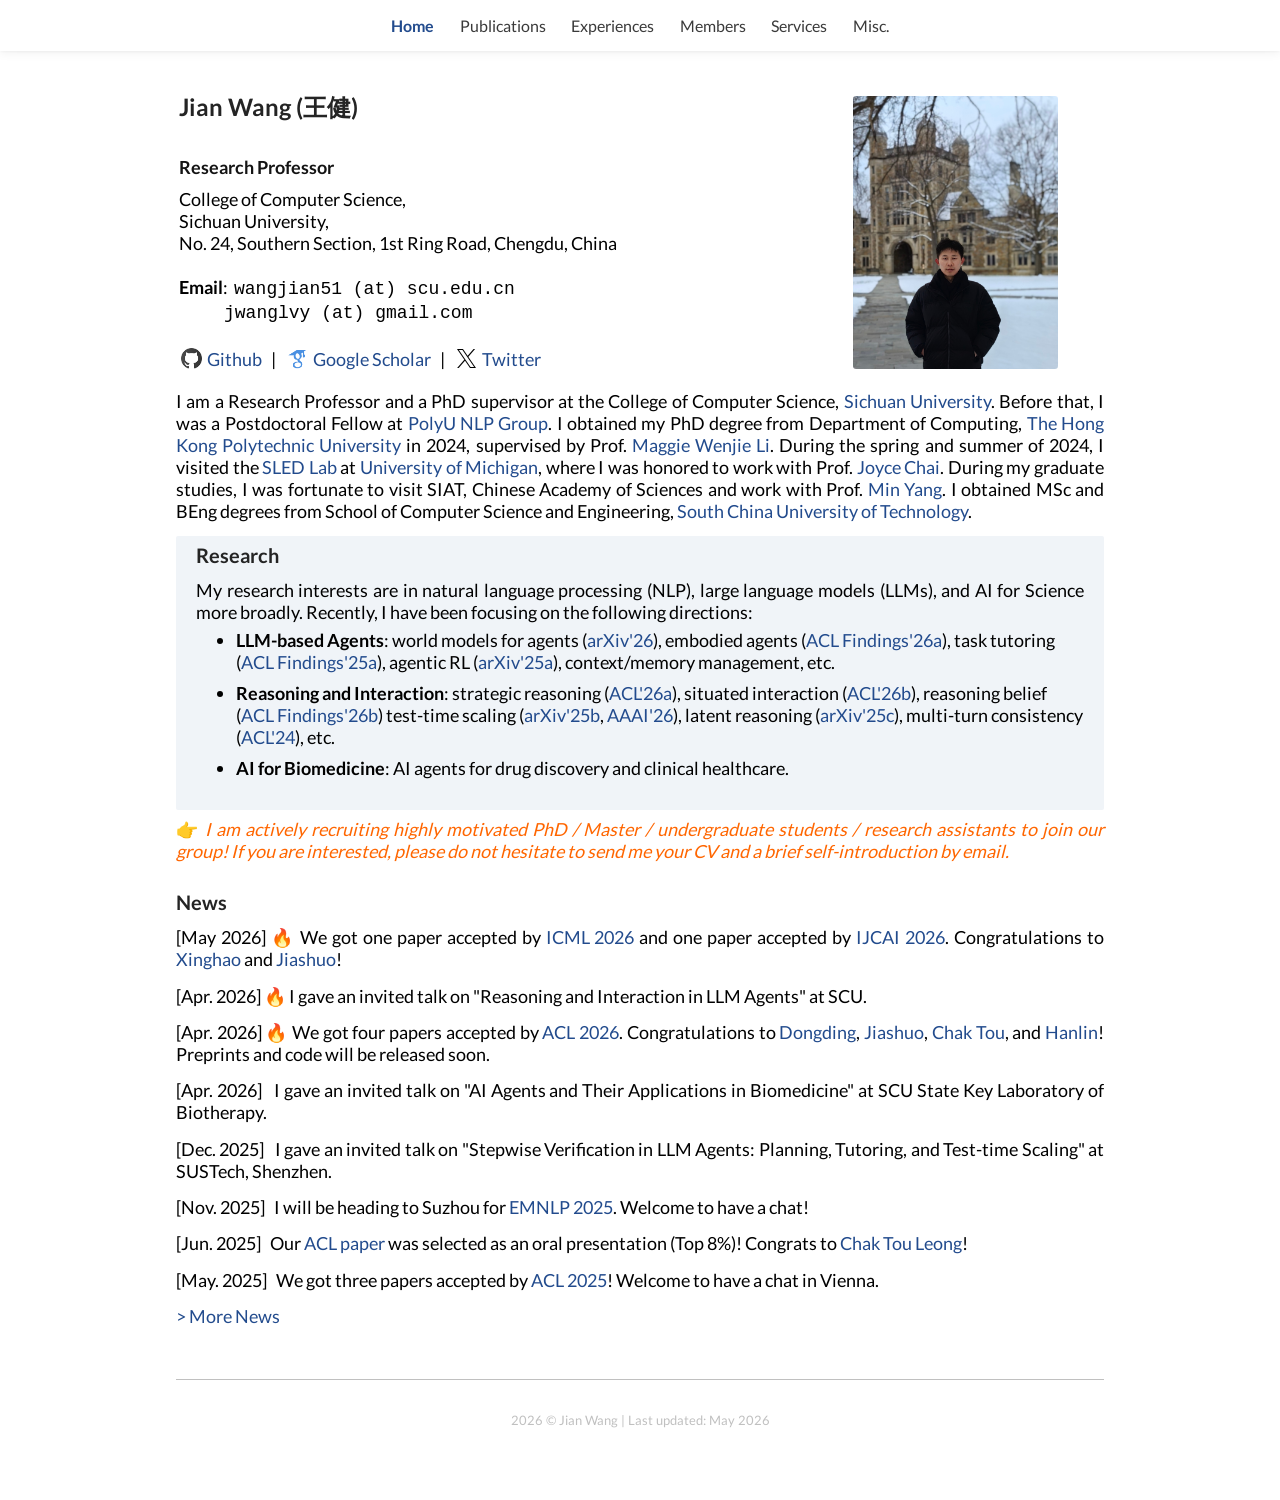
==== commit 5f146e67: "update" ====
--- a/index.html
+++ b/index.html
@@ -156,7 +156,7 @@
         </div>
 	<p>
 		<center>
-        <br> 2026 &copy; Jian Wang | Last updated: Apr. 2026
+        <br> 2026 &copy; Jian Wang | Last updated: May 2026
 		</center>
 	</p>		
 </div>
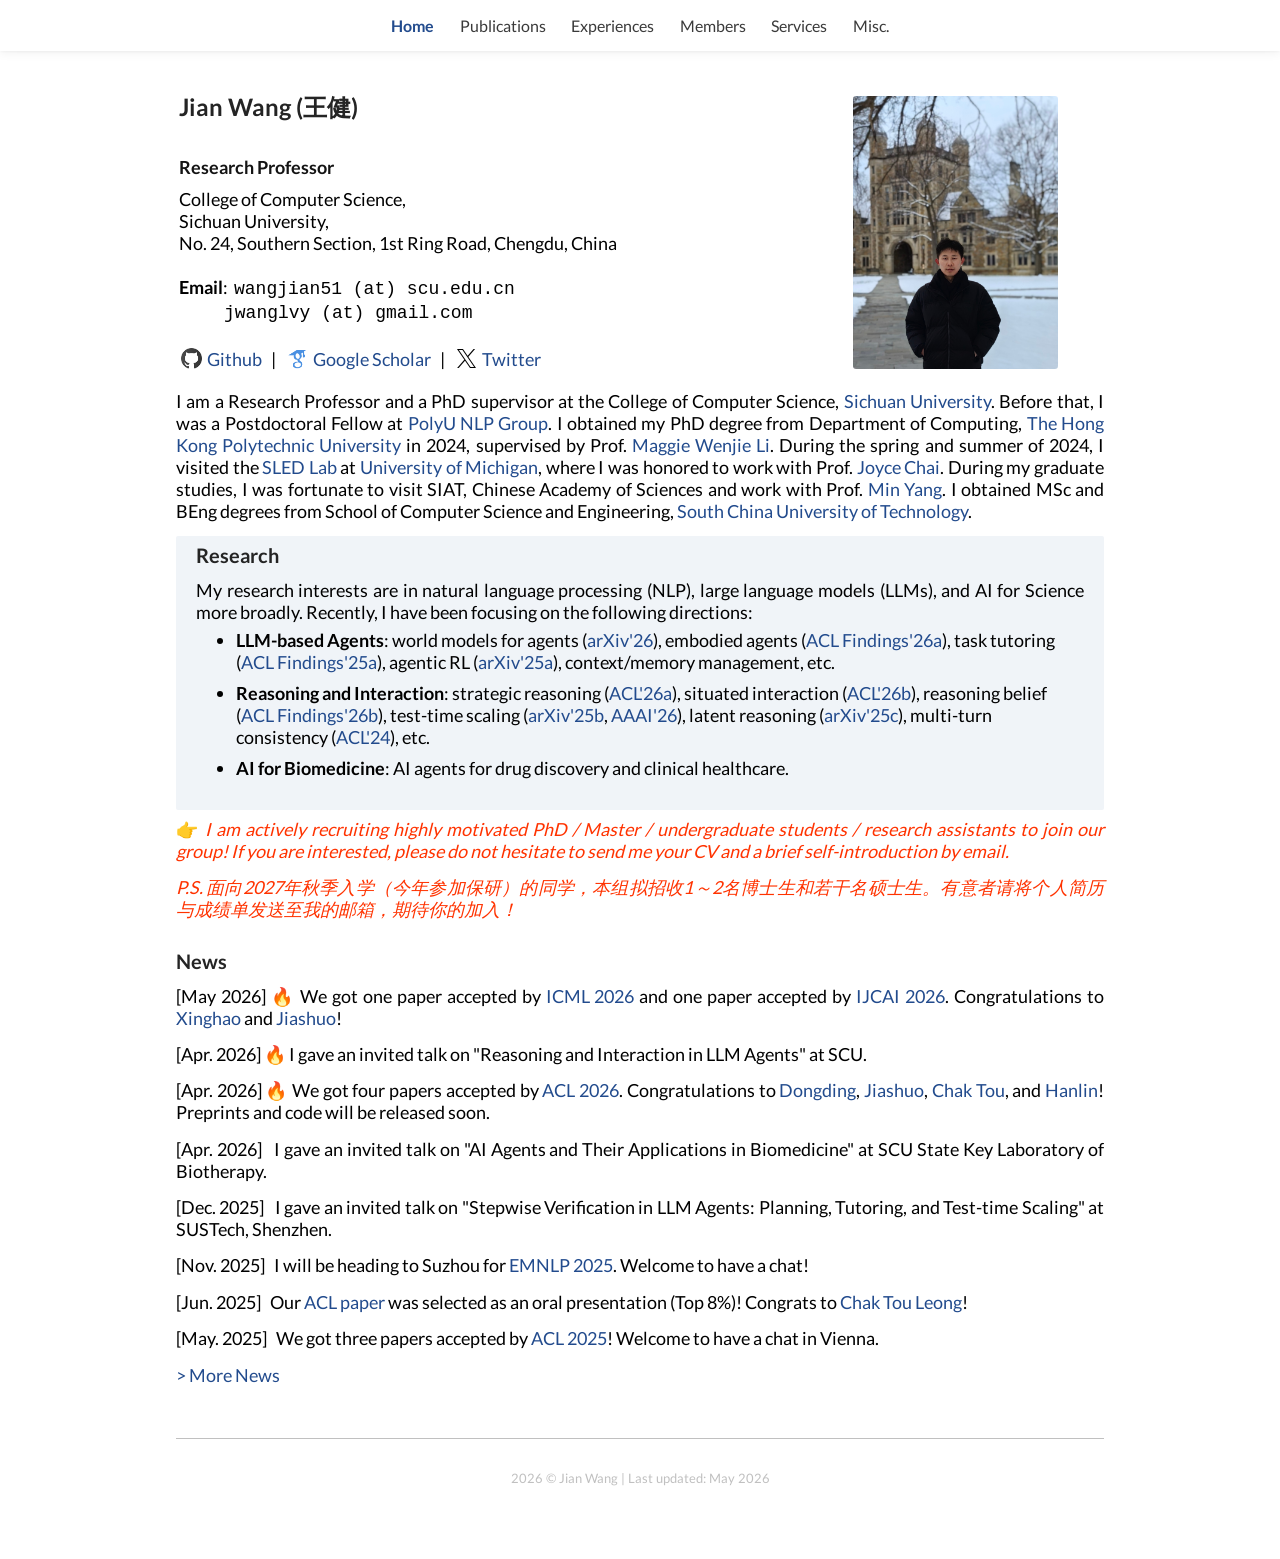
==== commit 0ad5d863: "update" ====
--- a/index.html
+++ b/index.html
@@ -75,7 +75,7 @@
 			<b>LLM-based Agents</b>: world models for agents (<a href="https://arxiv.org/abs/2601.08955" target="_blank">arXiv'26</a>), embodied agents (<a href="https://arxiv.org/abs/2604.17252" target="_blank">ACL Findings'26a</a>), task tutoring (<a href="https://arxiv.org/abs/2502.13311" target="_blank">ACL Findings'25a</a>), agentic RL (<a href="https://arxiv.org/abs/2505.20732" target="_blank">arXiv'25a</a>), context/memory management, etc.
 		</li>
 		<li>
-			<b>Reasoning and Interaction</b>: strategic reasoning (<a href="https://arxiv.org/abs/2604.13592" target="_blank">ACL'26a</a>), situated interaction (<a href="https://arxiv.org/abs/2604.20749" target="_blank">ACL'26b</a>), reasoning belief (<a href="https://arxiv.org/abs/2601.13752" target="_blank">ACL Findings'26b</a>)
+			<b>Reasoning and Interaction</b>: strategic reasoning (<a href="https://arxiv.org/abs/2604.13592" target="_blank">ACL'26a</a>), situated interaction (<a href="https://arxiv.org/abs/2604.20749" target="_blank">ACL'26b</a>), reasoning belief (<a href="https://arxiv.org/abs/2601.13752" target="_blank">ACL Findings'26b</a>),
 			test-time scaling (<a href="https://arxiv.org/abs/2505.20522" target="_blank">arXiv'25b</a>, <a href="https://arxiv.org/abs/2506.22376" target="_blank">AAAI'26</a>), latent reasoning (<a href="https://arxiv.org/abs/2505.16782" target="_blank">arXiv'25c</a>), multi-turn consistency (<a href="https://aclanthology.org/2024.acl-long.219/" target="_blank">ACL'24</a>), etc.
 		</li>
 		<li> 
@@ -84,8 +84,11 @@
 	</ul>
 </p>
 </section>
-<p style="text-align:justify; color: rgb(255, 102, 0);";>
+<p style="text-align:justify; color: rgb(255, 51, 0);";>
 	👉 <i> I am actively recruiting highly motivated PhD / Master / undergraduate students / research assistants to join our group! If you are interested, please do not hesitate to send me your CV and a brief self-introduction by email.</i>
+</p>
+<p style="text-align:justify; color: rgb(255, 51, 0);";>
+	<i> P.S. 面向2027年秋季入学（今年参加保研）的同学，本组拟招收1～2名博士生和若干名硕士生。有意者请将个人简历与成绩单发送至我的邮箱，期待你的加入！</i>
 </p>
 
 
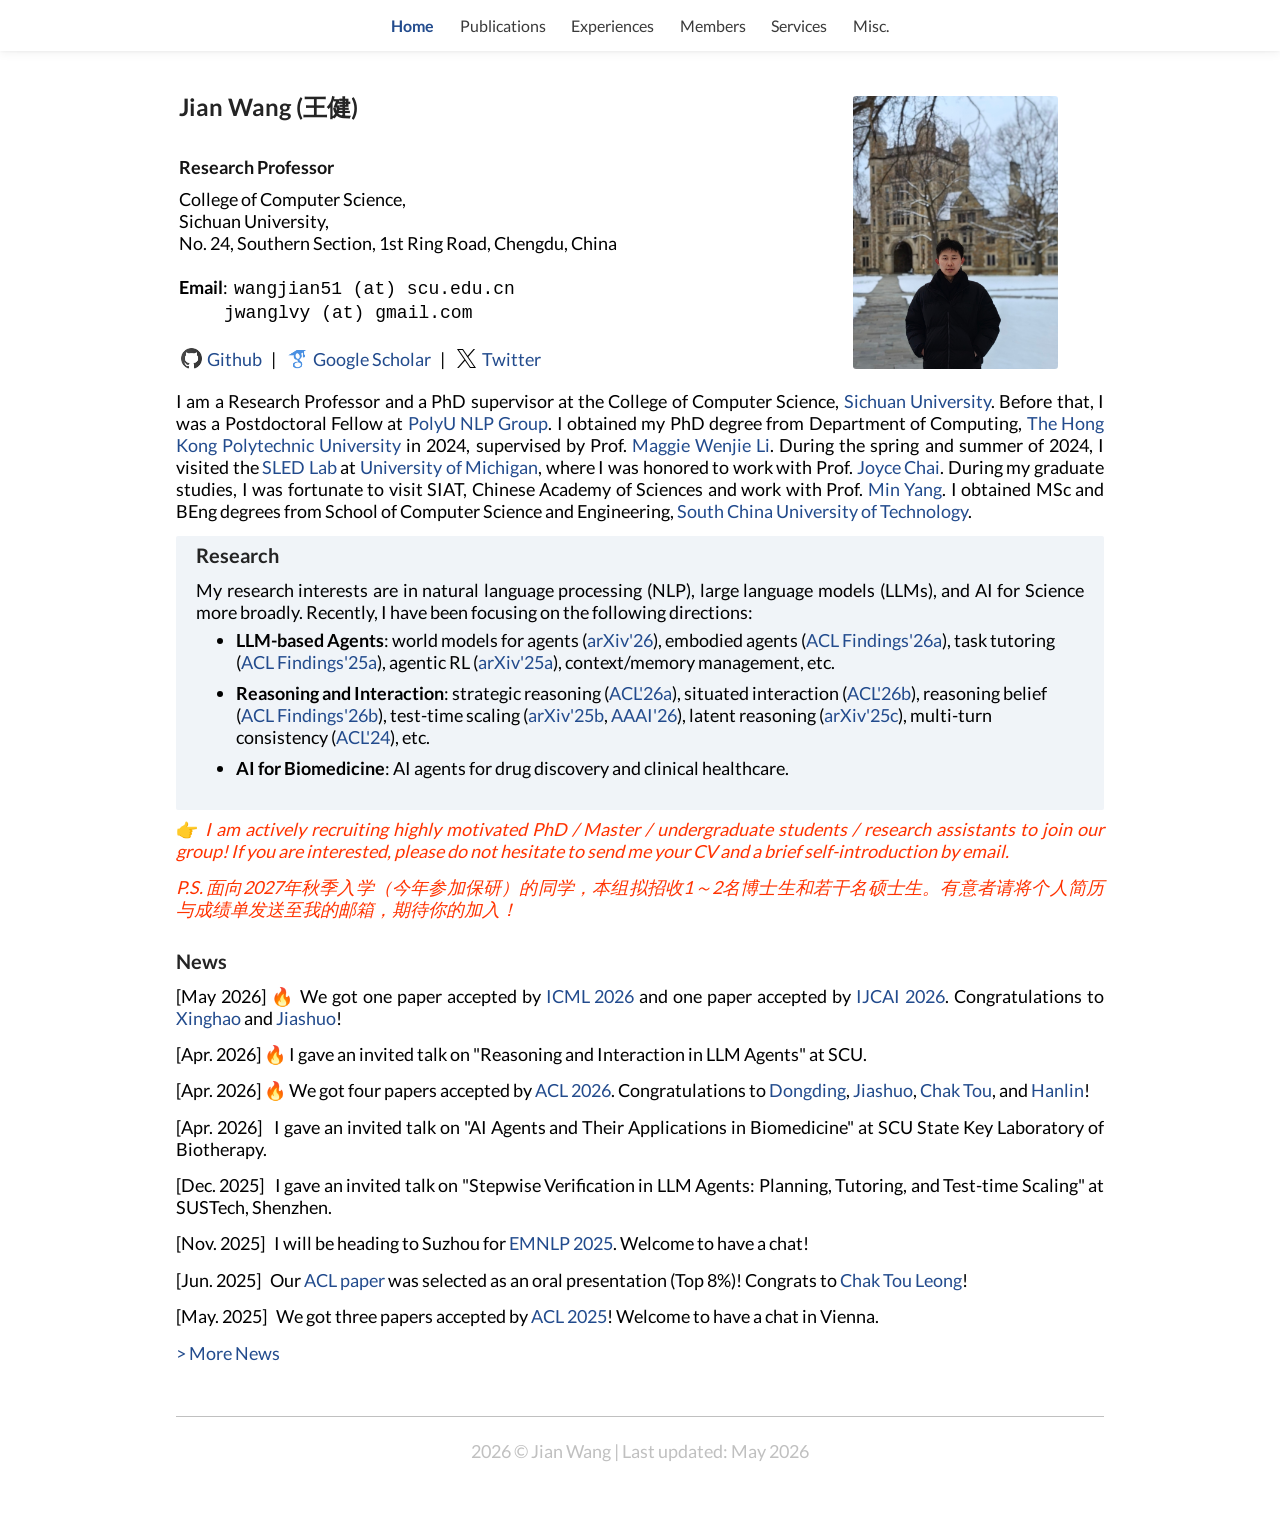
==== commit 14c5d57b: "update" ====
--- a/index.html
+++ b/index.html
@@ -4,9 +4,10 @@
 <head>
 <link rel="shortcut icon" href="img/homepage.jpg">
 <meta http-equiv="Content-Type" content="text/html;charset=utf-8" />
+<meta name="viewport" content="width=device-width, initial-scale=1" />
 <meta name="keywords" content="Jian Wang, wang jian, iwangjian"> 
 <meta name="description" content="Jian Wang's Homepage">
-<link rel="stylesheet" href="jemdoc.css" type="text/css">
+<link rel="stylesheet" href="jemdoc.css?v=20260602" type="text/css">
 <title>Jian Wang's Homepage</title>
 
 </head>
@@ -68,21 +69,21 @@
 
 <section class="research-section" id="research">
 <h2>Research</h2>
-<p style="text-align:justify";>
+<p style="text-align:justify;">
 	My research interests are in natural language processing (NLP), large language models (LLMs), and AI for Science more broadly. Recently, I have been focusing on the following directions:
-	<ul>
-		<li>
-			<b>LLM-based Agents</b>: world models for agents (<a href="https://arxiv.org/abs/2601.08955" target="_blank">arXiv'26</a>), embodied agents (<a href="https://arxiv.org/abs/2604.17252" target="_blank">ACL Findings'26a</a>), task tutoring (<a href="https://arxiv.org/abs/2502.13311" target="_blank">ACL Findings'25a</a>), agentic RL (<a href="https://arxiv.org/abs/2505.20732" target="_blank">arXiv'25a</a>), context/memory management, etc.
-		</li>
-		<li>
-			<b>Reasoning and Interaction</b>: strategic reasoning (<a href="https://arxiv.org/abs/2604.13592" target="_blank">ACL'26a</a>), situated interaction (<a href="https://arxiv.org/abs/2604.20749" target="_blank">ACL'26b</a>), reasoning belief (<a href="https://arxiv.org/abs/2601.13752" target="_blank">ACL Findings'26b</a>),
-			test-time scaling (<a href="https://arxiv.org/abs/2505.20522" target="_blank">arXiv'25b</a>, <a href="https://arxiv.org/abs/2506.22376" target="_blank">AAAI'26</a>), latent reasoning (<a href="https://arxiv.org/abs/2505.16782" target="_blank">arXiv'25c</a>), multi-turn consistency (<a href="https://aclanthology.org/2024.acl-long.219/" target="_blank">ACL'24</a>), etc.
-		</li>
-		<li> 
-			<b>AI for Biomedicine</b>: AI agents for drug discovery and clinical healthcare.
-		</li>
-	</ul>
 </p>
+<ul>
+	<li>
+		<b>LLM-based Agents</b>: world models for agents (<a href="https://arxiv.org/abs/2601.08955" target="_blank">arXiv'26</a>), embodied agents (<a href="https://arxiv.org/abs/2604.17252" target="_blank">ACL Findings'26a</a>), task tutoring (<a href="https://arxiv.org/abs/2502.13311" target="_blank">ACL Findings'25a</a>), agentic RL (<a href="https://arxiv.org/abs/2505.20732" target="_blank">arXiv'25a</a>), context/memory management, etc.
+	</li>
+	<li>
+		<b>Reasoning and Interaction</b>: strategic reasoning (<a href="https://arxiv.org/abs/2604.13592" target="_blank">ACL'26a</a>), situated interaction (<a href="https://arxiv.org/abs/2604.20749" target="_blank">ACL'26b</a>), reasoning belief (<a href="https://arxiv.org/abs/2601.13752" target="_blank">ACL Findings'26b</a>),
+		test-time scaling (<a href="https://arxiv.org/abs/2505.20522" target="_blank">arXiv'25b</a>, <a href="https://arxiv.org/abs/2506.22376" target="_blank">AAAI'26</a>), latent reasoning (<a href="https://arxiv.org/abs/2505.16782" target="_blank">arXiv'25c</a>), multi-turn consistency (<a href="https://aclanthology.org/2024.acl-long.219/" target="_blank">ACL'24</a>), etc.
+	</li>
+	<li> 
+		<b>AI for Biomedicine</b>: AI agents for drug discovery and clinical healthcare.
+	</li>
+</ul>
 </section>
 <p style="text-align:justify; color: rgb(255, 51, 0);";>
 	👉 <i> I am actively recruiting highly motivated PhD / Master / undergraduate students / research assistants to join our group! If you are interested, please do not hesitate to send me your CV and a brief self-introduction by email.</i>
@@ -101,7 +102,7 @@
 		[Apr. 2026] 🔥 I gave an invited talk on "Reasoning and Interaction in LLM Agents" at SCU.
 	</p>
 	<p style="text-align:justify">
-		[Apr. 2026] 🔥 We got four papers accepted by <a href="https://2026.aclweb.org/" target="_blank">ACL 2026</a>. Congratulations to <a href="https://lindongding.com/" target="_blank">Dongding</a>, <a href="https://wangjs9.github.io/" target="_blank">Jiashuo</a>, <a href="https://cooperleong00.github.io/" target="_blank">Chak Tou</a>, and <a href="https://wanghanlinhenry.github.io/" target="_blank">Hanlin</a>! Preprints and code will be released soon.
+		[Apr. 2026] 🔥 We got four papers accepted by <a href="https://2026.aclweb.org/" target="_blank">ACL 2026</a>. Congratulations to <a href="https://lindongding.com/" target="_blank">Dongding</a>, <a href="https://wangjs9.github.io/" target="_blank">Jiashuo</a>, <a href="https://cooperleong00.github.io/" target="_blank">Chak Tou</a>, and <a href="https://wanghanlinhenry.github.io/" target="_blank">Hanlin</a>!
 	</p>
 	<p style="text-align:justify">
 		[Apr. 2026] &nbsp I gave an invited talk on "AI Agents and Their Applications in Biomedicine" at SCU State Key Laboratory of Biotherapy.
@@ -136,7 +137,7 @@
 		[Dec. 2023] &nbsp I will be visiting the <a href="https://sled.eecs.umich.edu/" target="_blank">SLED Lab</a> at <a href="https://umich.edu/" target="_blank">University of Michigan</a>, starting from Feb. 2024. This is so exciting!
 	</p>
 	<p style="text-align:justify";>
-		[Oct. 2023] &nbsp I got two papers accepted by <a href="https://2023.emnlp.org/" target="_blank">EMNLP 2023</a>! I will be heading to Singpore in December.
+		[Oct. 2023] &nbsp I got two papers accepted by <a href="https://2023.emnlp.org/" target="_blank">EMNLP 2023</a>! I will be heading to Singapore in December.
 	</p>
 	<p style="text-align:justify";>
 		[Jul. 2023] &nbsp I will be heading to Toronto for <a href="https://2023.aclweb.org/" target="_blank">ACL 2023</a>. This is the first time to attend an in-person academic conference during my PhD journey, and the first time to visit abroad during my life!
@@ -153,15 +154,12 @@
 
 <div id="footer">
 	<div id="footer-text"></div>
-        <p><center>
-      	<div id="clustrmaps-widget" style="width:40%">
+	<div class="footer-center">
+		<div id="clustrmaps-widget" style="width:40%">
 			<script type='text/javascript' id='clustrmaps' src='//cdn.clustrmaps.com/map_v2.js?cl=080808&w=a&t=m&d=wqRaVUI2MAtD2jUaE9nacGIJuhOtnMyYPFP9kaKVCrs&co=ffffff&cmo=3acc3a&cmn=ff5353&ct=808080'></script>
-        </div>
-	<p>
-		<center>
-        <br> 2026 &copy; Jian Wang | Last updated: May 2026
-		</center>
-	</p>		
+		</div>
+		<p><br> 2026 &copy; Jian Wang | Last updated: May 2026</p>
+	</div>
 </div>
 </div>
 
--- a/jemdoc.css
+++ b/jemdoc.css
@@ -752,16 +752,105 @@
     transition: color 0.3s ease;
 }
 
-.lightbox-close:hover {
-    color: #fff;
-}
-
-@keyframes fadeIn {
-    from { opacity: 0; }
-    to { opacity: 1; }
-}
-
-@keyframes zoomIn {
-    from { transform: scale(0.8); opacity: 0; }
-    to { transform: scale(1); opacity: 1; }
-}+.lightbox-close:hover {
+    color: #fff;
+}
+
+.footer-center {
+	text-align: center;
+}
+
+.footer-center #clustrmaps-widget {
+	margin-left: auto;
+	margin-right: auto;
+}
+
+.member-list,
+.compact-list {
+	line-height: 120%;
+	margin-top: 8pt;
+	margin-bottom: 8pt;
+}
+
+@keyframes fadeIn {
+    from { opacity: 0; }
+    to { opacity: 1; }
+}
+
+@keyframes zoomIn {
+    from { transform: scale(0.8); opacity: 0; }
+    to { transform: scale(1); opacity: 1; }
+}
+
+@media (max-width: 700px) {
+	body,
+	body.page-students {
+		box-sizing: border-box;
+		max-width: none;
+		padding-left: 18px;
+		padding-right: 18px;
+		padding-top: 6.6rem;
+	}
+
+	#top-nav .top-nav-inner,
+	body.page-students #top-nav .top-nav-inner {
+		max-width: none;
+		padding: 0.75rem 18px;
+		column-gap: 1rem;
+		row-gap: 0.45rem;
+		justify-content: flex-start;
+	}
+
+	#layout-content {
+		padding-left: 0;
+		padding-right: 0;
+	}
+
+	table#home,
+	table#home tbody,
+	table#home tr,
+	table#home td {
+		display: block;
+		width: 100% !important;
+	}
+
+	table#home td:last-child {
+		margin-top: 0.6rem;
+		text-align: left;
+	}
+
+	#potrait {
+		width: 170px;
+		max-width: 60%;
+		height: auto;
+	}
+
+	.research-section {
+		padding: 0.85rem 1rem 1rem;
+	}
+
+	.publication-item {
+		flex-direction: column;
+		gap: 10px;
+	}
+
+	.publication-thumbnail {
+		width: 100%;
+		max-width: 260px;
+		max-height: none;
+	}
+
+	li.experience-item {
+		flex-direction: column;
+		gap: 0.55rem;
+	}
+
+	.experience-logo {
+		width: 100%;
+		text-align: left;
+	}
+
+	#clustrmaps-widget {
+		width: 100% !important;
+	}
+}
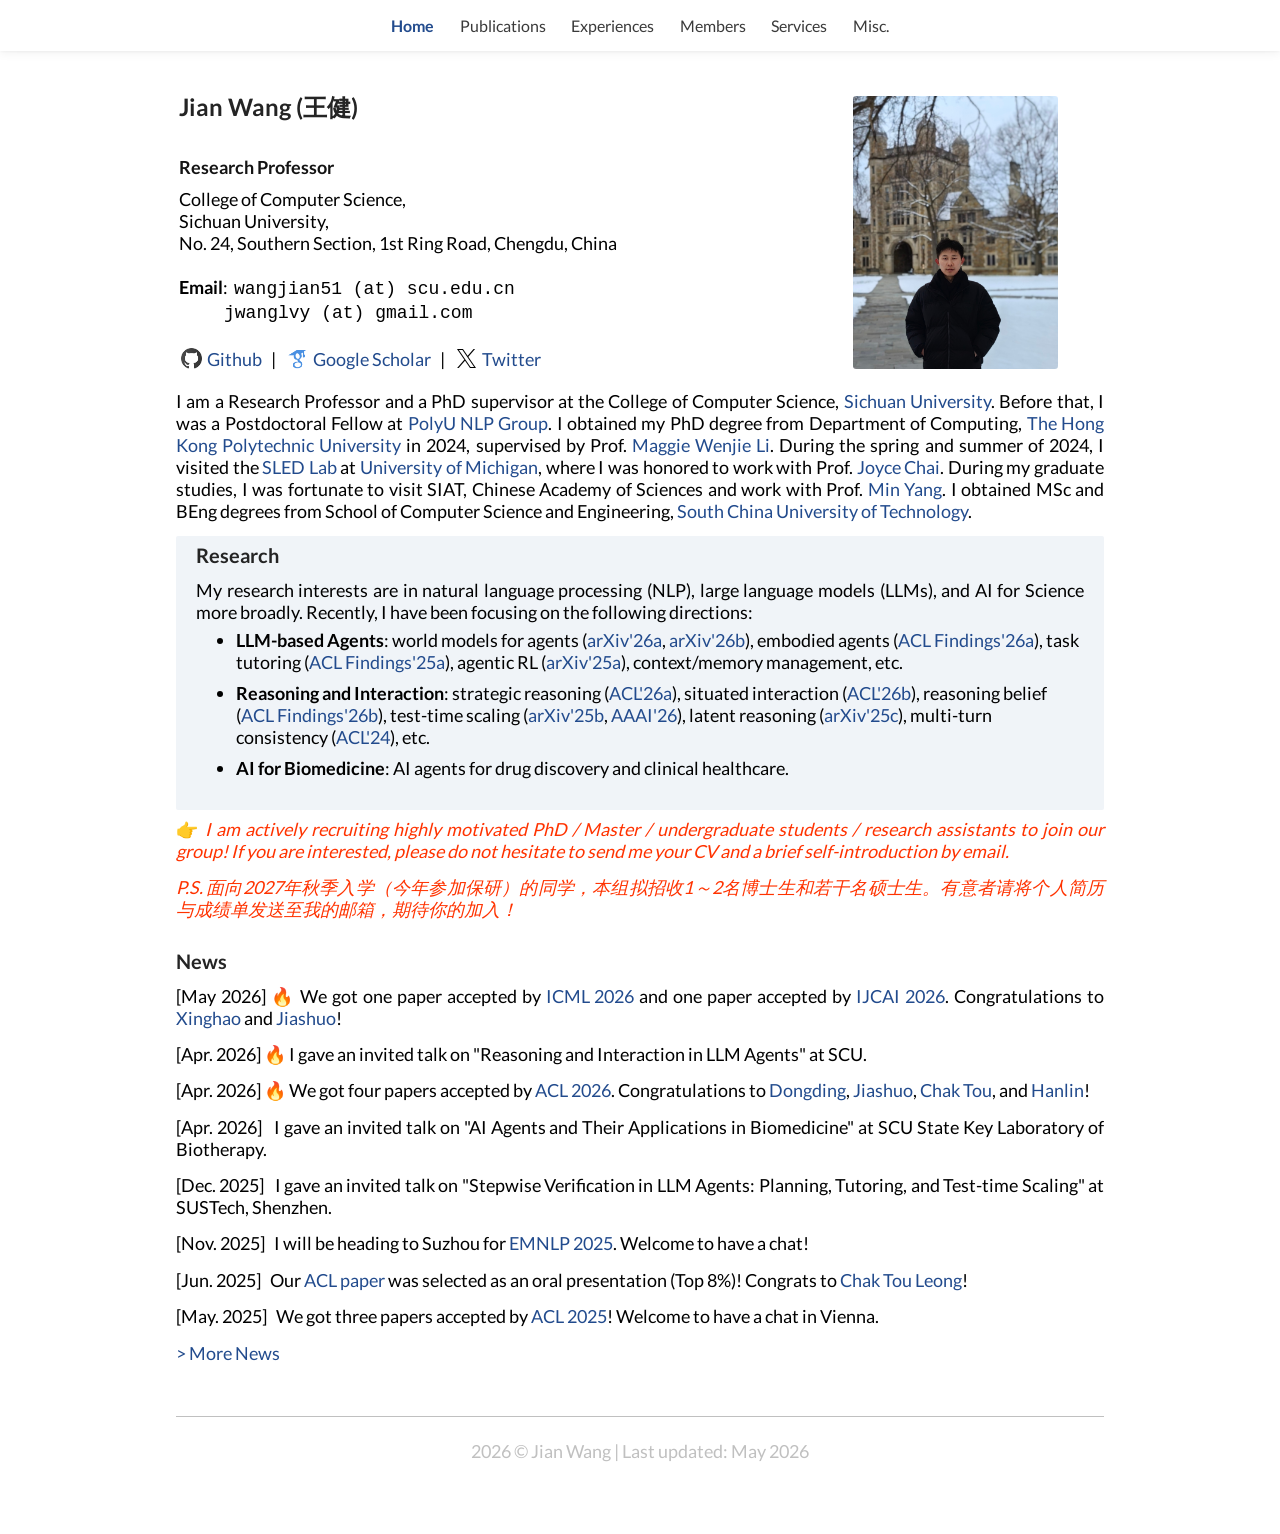
==== commit 0f8dbb4f: "update" ====
--- a/index.html
+++ b/index.html
@@ -74,7 +74,7 @@
 </p>
 <ul>
 	<li>
-		<b>LLM-based Agents</b>: world models for agents (<a href="https://arxiv.org/abs/2601.08955" target="_blank">arXiv'26</a>), embodied agents (<a href="https://arxiv.org/abs/2604.17252" target="_blank">ACL Findings'26a</a>), task tutoring (<a href="https://arxiv.org/abs/2502.13311" target="_blank">ACL Findings'25a</a>), agentic RL (<a href="https://arxiv.org/abs/2505.20732" target="_blank">arXiv'25a</a>), context/memory management, etc.
+		<b>LLM-based Agents</b>: world models for agents (<a href="https://arxiv.org/abs/2601.08955" target="_blank">arXiv'26a</a>, <a href="https://arxiv.org/abs/2606.02372" target="_blank">arXiv'26b</a>), embodied agents (<a href="https://arxiv.org/abs/2604.17252" target="_blank">ACL Findings'26a</a>), task tutoring (<a href="https://arxiv.org/abs/2502.13311" target="_blank">ACL Findings'25a</a>), agentic RL (<a href="https://arxiv.org/abs/2505.20732" target="_blank">arXiv'25a</a>), context/memory management, etc.
 	</li>
 	<li>
 		<b>Reasoning and Interaction</b>: strategic reasoning (<a href="https://arxiv.org/abs/2604.13592" target="_blank">ACL'26a</a>), situated interaction (<a href="https://arxiv.org/abs/2604.20749" target="_blank">ACL'26b</a>), reasoning belief (<a href="https://arxiv.org/abs/2601.13752" target="_blank">ACL Findings'26b</a>),
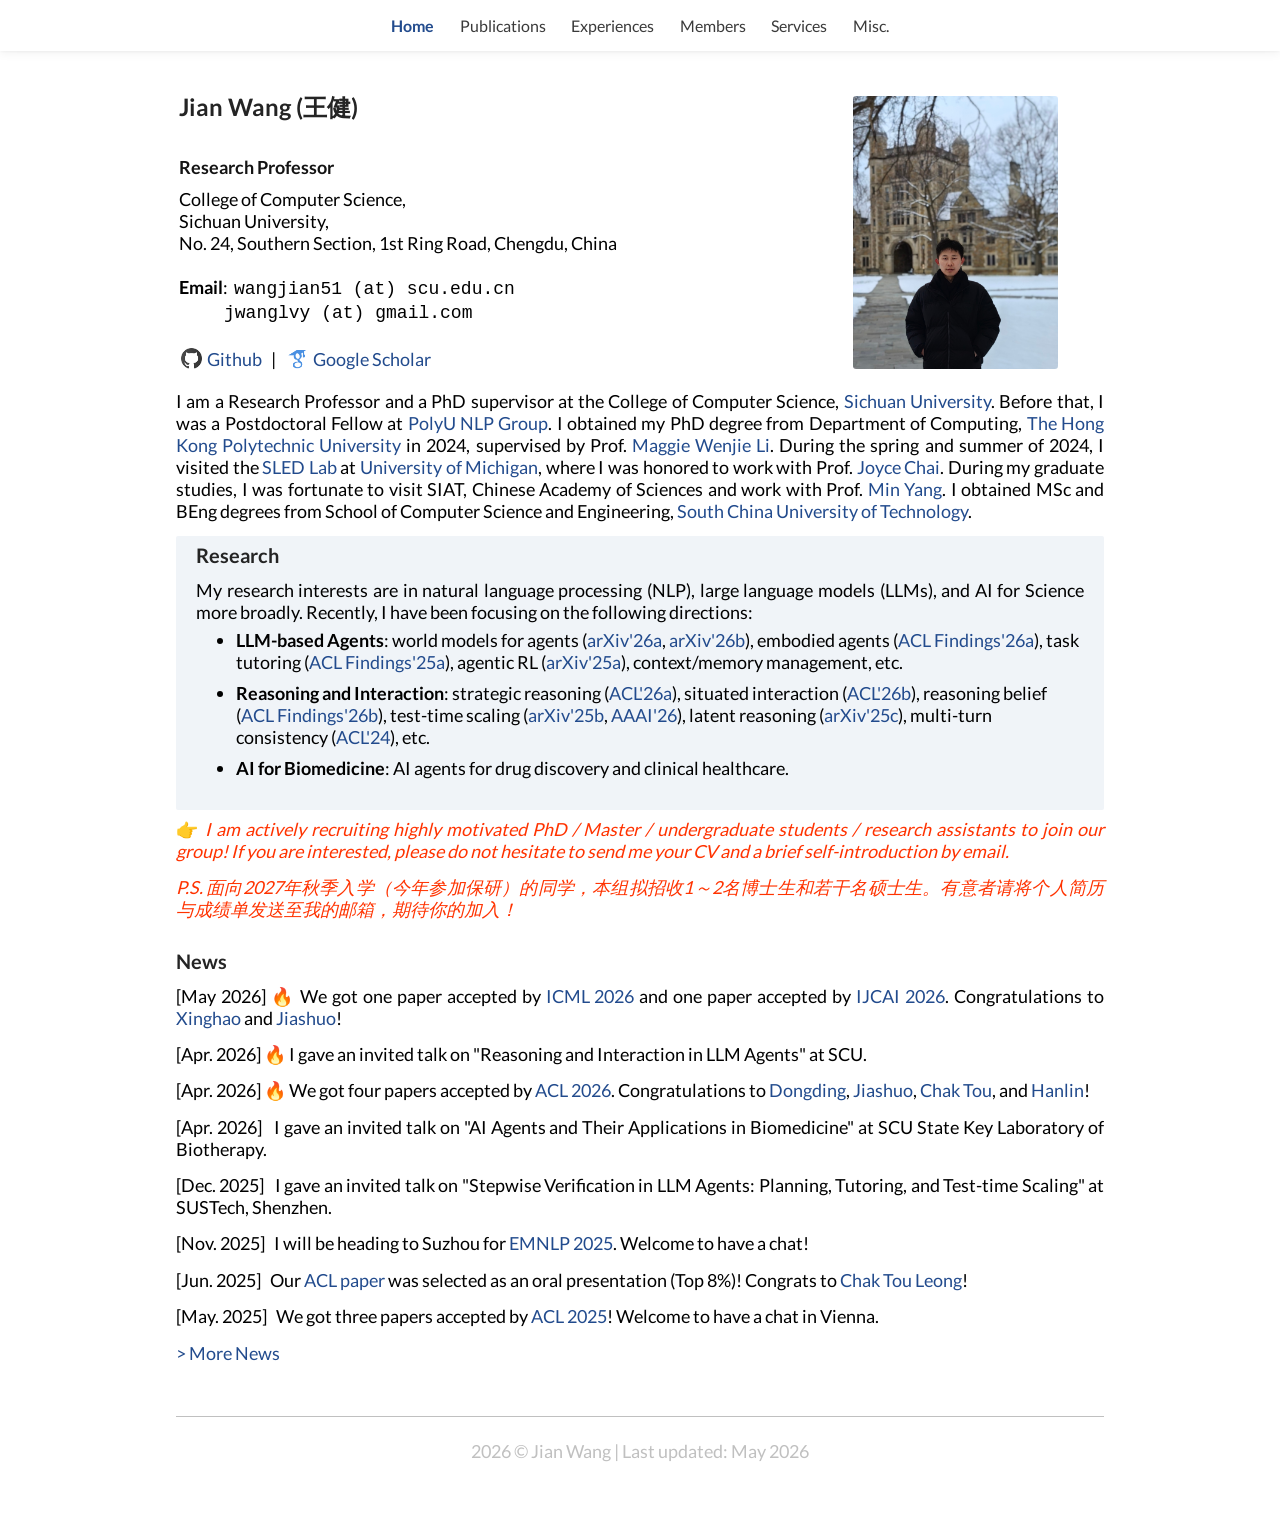
==== commit bbdf0969: "update" ====
--- a/index.html
+++ b/index.html
@@ -42,8 +42,7 @@
 					<br>
 					
 					<a href="https://github.com/iwangjian"><img src="img/github-96.png" height="25px" style="margin-bottom:-5px"> Github</a> &nbsp | &nbsp
-					<a href="https://scholar.google.com/citations?user=HUtas_0gHGIC&hl=en"><img src="img/google-scholar-96.png" height="25px" style="margin-bottom:-5px"> Google Scholar</a> &nbsp | &nbsp
-					<a href="https://twitter.com/jwanglvy"><img src="img/twitter-100.png" height="25px" style="margin-bottom:-5px"> Twitter</a>
+					<a href="https://scholar.google.com/citations?user=HUtas_0gHGIC&hl=en"><img src="img/google-scholar-96.png" height="25px" style="margin-bottom:-5px"> Google Scholar</a>
 				
 				</p>
 			
